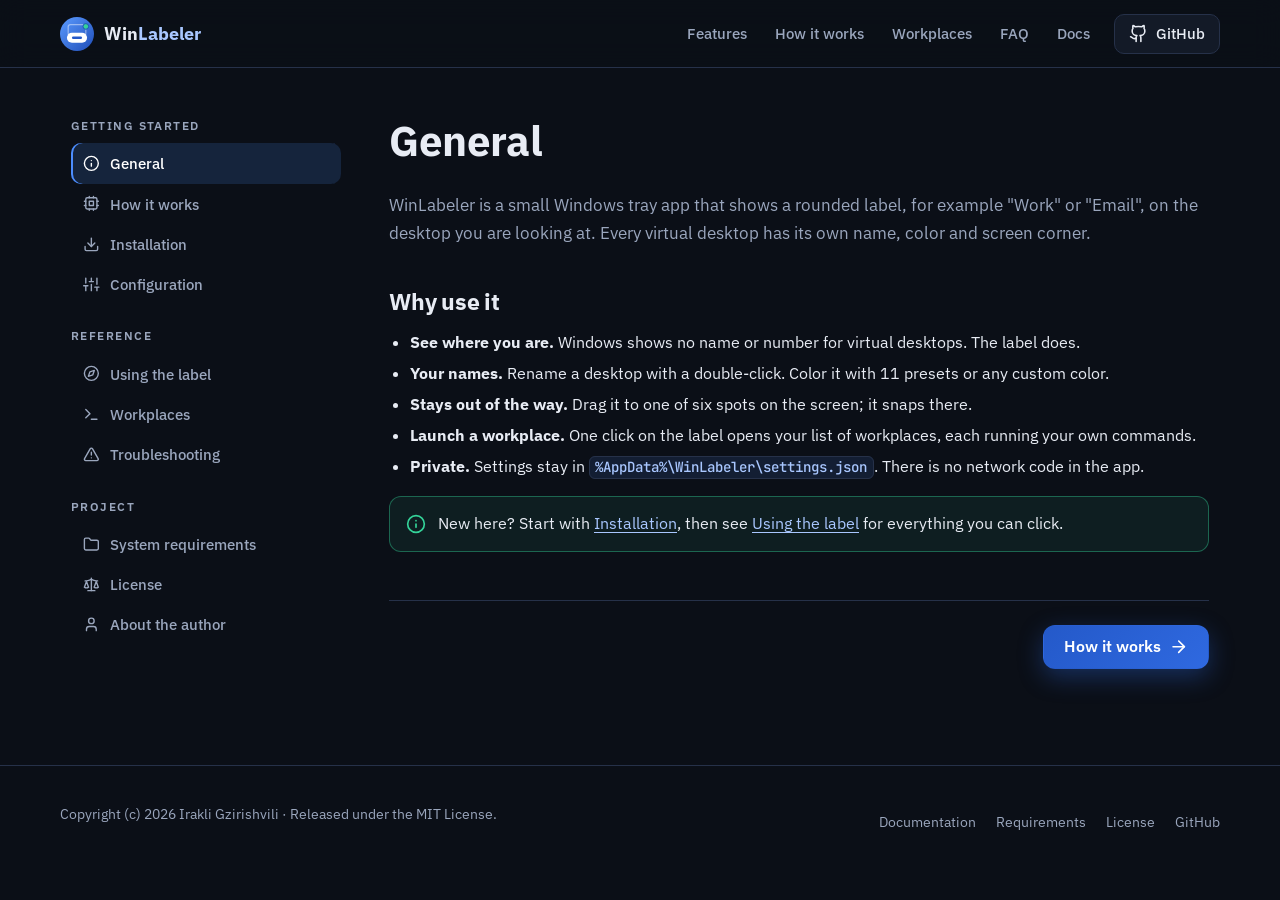
==== docs/docs/index.html @ 04da2496 "+ Landing Webpage" ====
<!doctype html>
<html lang="en">
<head>
<meta charset="utf-8">
<meta name="viewport" content="width=device-width, initial-scale=1">
<title>WinLabeler Docs: Install, Use and Configure | WinLabeler</title>
<meta name="description" content="Documentation for WinLabeler: install the Windows tray app, rename and color your virtual desktop labels, set up workplaces and edit the settings.json file.">
<meta name="keywords" content="WinLabeler documentation, Windows virtual desktop label, settings.json, workplace launcher, Start with Windows, always on top, build from source, .NET 10, WPF, MIT license">
<meta name="author" content="Irakli Gzirishvili">
<meta name="robots" content="index, follow, max-image-preview:large">
<meta name="theme-color" content="#0b0f17">
<link rel="canonical" href="https://ig-ongit.github.io/WinLabeler/docs/">
<meta property="og:type" content="article">
<meta property="og:site_name" content="WinLabeler">
<meta property="og:title" content="WinLabeler Docs: Install, Use and Configure | WinLabeler">
<meta property="og:description" content="Install WinLabeler, label your Windows virtual desktops, set up workplaces and edit the settings file.">
<meta property="og:url" content="https://ig-ongit.github.io/WinLabeler/docs/">
<meta property="og:image" content="https://ig-ongit.github.io/WinLabeler/assets/github.png">
<meta property="og:image:width" content="1280">
<meta property="og:image:height" content="640">
<meta property="og:image:alt" content="WinLabeler logo and the slogan: Always know which desktop you're on">
<meta name="twitter:card" content="summary_large_image">
<meta name="twitter:title" content="WinLabeler Docs: Install, Use and Configure | WinLabeler">
<meta name="twitter:description" content="Install WinLabeler, label your Windows virtual desktops, set up workplaces and edit the settings file.">
<meta name="twitter:image" content="https://ig-ongit.github.io/WinLabeler/assets/github.png">
<link rel="icon" type="image/svg+xml" href="../assets/favicon.svg">
<link rel="preconnect" href="https://fonts.googleapis.com">
<link rel="preconnect" href="https://fonts.gstatic.com" crossorigin>
<link rel="stylesheet" href="https://fonts.googleapis.com/css2?family=IBM+Plex+Sans:wght@400;500;600;700&family=JetBrains+Mono:wght@400;500;700&display=swap">
<link rel="stylesheet" href="../assets/style.css">
<script type="application/ld+json">
{
  "@context": "https://schema.org",
  "@type": "TechArticle",
  "headline": "WinLabeler documentation: install, use and configure",
  "description": "How to install WinLabeler, label Windows virtual desktops, set up workplaces and edit the settings file.",
  "url": "https://ig-ongit.github.io/WinLabeler/docs/",
  "image": "https://ig-ongit.github.io/WinLabeler/assets/github.png",
  "inLanguage": "en",
  "author": {
    "@type": "Person",
    "name": "Irakli Gzirishvili",
    "jobTitle": "Full-Stack Software Engineer",
    "url": "https://github.com/IG-onGit",
    "sameAs": [
      "https://github.com/IG-onGit",
      "https://www.linkedin.com/in/ig-link",
      "https://x.com/IG_onX",
      "https://www.linkedin.com/newsletters/creatron-7275978973124132864"
    ]
  }
}
</script>
</head>
<body class="docs-page">
<svg xmlns="http://www.w3.org/2000/svg" style="display:none" aria-hidden="true" focusable="false">
<symbol id="i-tag" viewBox="0 0 24 24"><path d="M12.6 2.6a2 2 0 0 0-1.4-.6H4a2 2 0 0 0-2 2v7.2a2 2 0 0 0 .6 1.4l8.7 8.7a2.4 2.4 0 0 0 3.4 0l6.6-6.6a2.4 2.4 0 0 0 0-3.4z"/><circle cx="7.5" cy="7.5" r="1"/></symbol>
<symbol id="i-layers" viewBox="0 0 24 24"><path d="m12 2 10 5-10 5L2 7z"/><path d="m2 17 10 5 10-5"/><path d="m2 12 10 5 10-5"/></symbol>
<symbol id="i-palette" viewBox="0 0 24 24"><circle cx="13.5" cy="6.5" r=".5"/><circle cx="17.5" cy="10.5" r=".5"/><circle cx="8.5" cy="7.5" r=".5"/><circle cx="6.5" cy="12.5" r=".5"/><path d="M12 2C6.5 2 2 6.5 2 12s4.5 10 10 10c.9 0 1.6-.7 1.6-1.6 0-.4-.2-.8-.4-1.1-.3-.3-.5-.7-.5-1.1 0-.9.7-1.6 1.6-1.6H16c3.3 0 6-2.7 6-6 0-4.9-4.5-9-10-9z"/></symbol>
<symbol id="i-move" viewBox="0 0 24 24"><path d="m5 9-3 3 3 3M9 5l3-3 3 3M15 19l-3 3-3-3M19 9l3 3-3 3M2 12h20M12 2v20"/></symbol>
<symbol id="i-pencil" viewBox="0 0 24 24"><path d="M17 3a2.85 2.85 0 1 1 4 4L7.5 20.5 2 22l1.5-5.5z"/></symbol>
<symbol id="i-terminal" viewBox="0 0 24 24"><polyline points="4 17 10 11 4 5"/><line x1="12" y1="19" x2="20" y2="19"/></symbol>
<symbol id="i-lock" viewBox="0 0 24 24"><rect x="3" y="11" width="18" height="11" rx="2"/><path d="M7 11V7a5 5 0 0 1 10 0v4"/></symbol>
<symbol id="i-power" viewBox="0 0 24 24"><path d="M18.36 6.64a9 9 0 1 1-12.73 0"/><line x1="12" y1="2" x2="12" y2="12"/></symbol>
<symbol id="i-shield" viewBox="0 0 24 24"><path d="M20 13c0 5-3.5 7.5-7.66 8.95a1 1 0 0 1-.67-.01C7.5 20.5 4 18 4 13V6a1 1 0 0 1 1-1c2 0 4.5-1.2 6.24-2.72a1.17 1.17 0 0 1 1.52 0C14.51 3.81 17 5 19 5a1 1 0 0 1 1 1z"/></symbol>
<symbol id="i-github" viewBox="0 0 24 24"><path d="M15 22v-4a4.8 4.8 0 0 0-1-3.5c3 0 6-2 6-5.5.08-1.25-.27-2.48-1-3.5.28-1.15.28-2.35 0-3.5 0 0-1 0-3 1.5-2.64-.5-5.36-.5-8 0C6 2 5 2 5 2c-.3 1.15-.3 2.35 0 3.5A5.403 5.403 0 0 0 4 9c0 3.5 3 5.5 6 5.5-.39.49-.68 1.05-.85 1.65-.17.6-.22 1.23-.15 1.85v4"/><path d="M9 18c-4.51 2-5-2-7-2"/></symbol>
<symbol id="i-download" viewBox="0 0 24 24"><path d="M21 15v4a2 2 0 0 1-2 2H5a2 2 0 0 1-2-2v-4"/><polyline points="7 10 12 15 17 10"/><line x1="12" y1="15" x2="12" y2="3"/></symbol>
<symbol id="i-book" viewBox="0 0 24 24"><path d="M4 19.5v-15A2.5 2.5 0 0 1 6.5 2H20v20H6.5a2.5 2.5 0 0 1 0-5H20"/></symbol>
<symbol id="i-copy" viewBox="0 0 24 24"><rect x="9" y="9" width="13" height="13" rx="2"/><path d="M5 15H4a2 2 0 0 1-2-2V4a2 2 0 0 1 2-2h9a2 2 0 0 1 2 2v1"/></symbol>
<symbol id="i-check" viewBox="0 0 24 24"><polyline points="20 6 9 17 4 12"/></symbol>
<symbol id="i-menu" viewBox="0 0 24 24"><line x1="4" y1="7" x2="20" y2="7"/><line x1="4" y1="12" x2="20" y2="12"/><line x1="4" y1="17" x2="20" y2="17"/></symbol>
<symbol id="i-x" viewBox="0 0 24 24"><line x1="6" y1="6" x2="18" y2="18"/><line x1="18" y1="6" x2="6" y2="18"/></symbol>
<symbol id="i-chevron" viewBox="0 0 24 24"><polyline points="6 9 12 15 18 9"/></symbol>
<symbol id="i-arrow" viewBox="0 0 24 24"><line x1="5" y1="12" x2="19" y2="12"/><polyline points="12 5 19 12 12 19"/></symbol>
<symbol id="i-arrow-left" viewBox="0 0 24 24"><line x1="19" y1="12" x2="5" y2="12"/><polyline points="12 19 5 12 12 5"/></symbol>
<symbol id="i-scale" viewBox="0 0 24 24"><path d="m16 16 3-8 3 8c-.87.65-1.92 1-3 1s-2.13-.35-3-1Z"/><path d="m2 16 3-8 3 8c-.87.65-1.92 1-3 1s-2.13-.35-3-1Z"/><path d="M7 21h10"/><path d="M12 3v18"/><path d="M3 7h2c2 0 5-1 7-2 2 1 5 2 7 2h2"/></symbol>
<symbol id="i-user" viewBox="0 0 24 24"><path d="M19 21v-2a4 4 0 0 0-4-4H9a4 4 0 0 0-4 4v2"/><circle cx="12" cy="7" r="4"/></symbol>
<symbol id="i-cpu" viewBox="0 0 24 24"><rect x="4" y="4" width="16" height="16" rx="2"/><rect x="9" y="9" width="6" height="6"/><path d="M9 2v2M15 2v2M9 20v2M15 20v2M2 9h2M2 15h2M20 9h2M20 15h2"/></symbol>
<symbol id="i-folder" viewBox="0 0 24 24"><path d="M20 20a2 2 0 0 0 2-2V8a2 2 0 0 0-2-2h-7.9a2 2 0 0 1-1.69-.9L9.6 3.9A2 2 0 0 0 7.93 3H4a2 2 0 0 0-2 2v13a2 2 0 0 0 2 2Z"/></symbol>
<symbol id="i-compass" viewBox="0 0 24 24"><circle cx="12" cy="12" r="10"/><polygon points="16.24 7.76 14.12 14.12 7.76 16.24 9.88 9.88 16.24 7.76"/></symbol>
<symbol id="i-sliders" viewBox="0 0 24 24"><path d="M4 21v-7M4 10V3M12 21v-9M12 8V3M20 21v-5M20 12V3M1 14h6M9 8h6M17 16h6"/></symbol>
<symbol id="i-alert" viewBox="0 0 24 24"><path d="m21.73 18-8-14a2 2 0 0 0-3.48 0l-8 14A2 2 0 0 0 4 21h16a2 2 0 0 0 1.73-3"/><path d="M12 9v4M12 17h.01"/></symbol>
<symbol id="i-info" viewBox="0 0 24 24"><circle cx="12" cy="12" r="10"/><path d="M12 16v-4M12 8h.01"/></symbol>
<symbol id="i-home" viewBox="0 0 24 24"><path d="m3 9 9-7 9 7v11a2 2 0 0 1-2 2H5a2 2 0 0 1-2-2z"/><polyline points="9 22 9 12 15 12 15 22"/></symbol>
<symbol id="i-twitter-x" viewBox="0 0 24 24"><path d="M4 4l11.7 16H20L8.3 4z"/><path d="M4 20l6.8-6.8M13.2 10.8L20 4"/></symbol>
<symbol id="i-linkedin" viewBox="0 0 24 24"><path d="M16 8a6 6 0 0 1 6 6v7h-4v-7a2 2 0 0 0-2-2 2 2 0 0 0-2 2v7h-4v-7a6 6 0 0 1 6-6z"/><rect x="2" y="9" width="4" height="12"/><circle cx="4" cy="4" r="2"/></symbol>
</svg>
<a class="skip" href="#main">Skip to content</a>

<header class="site-header">
  <div class="container">
    <a class="brand" href="../" aria-label="WinLabeler home"><img src="../assets/logo.svg" alt="" width="34" height="34"><span>Win<span>Labeler</span></span></a>
    <button class="burger" type="button" aria-controls="docs-nav" aria-expanded="false" aria-label="Open sections menu"><svg class="icon" aria-hidden="true"><use href="#i-menu"/></svg></button>
    <nav class="nav" aria-label="Main">
      <a href="../#features">Features</a>
      <a href="../#how">How it works</a>
      <a href="../#workplaces">Workplaces</a>
      <a href="../#faq">FAQ</a>
      <a href="./">Docs</a>
      <a class="btn btn-ghost btn-sm" href="https://github.com/IG-onGit/WinLabeler" rel="noopener"><svg class="icon" aria-hidden="true"><use href="#i-github"/></svg>GitHub</a>
    </nav>
  </div>
</header>

<div class="container docs-layout">
  <aside class="docs-nav" id="docs-nav" aria-label="Documentation sections">
    <div class="grp">Getting started</div>
    <a href="#general" data-section="general"><svg class="icon" aria-hidden="true"><use href="#i-info"/></svg>General</a>
    <a href="#how-it-works" data-section="how-it-works"><svg class="icon" aria-hidden="true"><use href="#i-cpu"/></svg>How it works</a>
    <a href="#installation" data-section="installation"><svg class="icon" aria-hidden="true"><use href="#i-download"/></svg>Installation</a>
    <a href="#configuration" data-section="configuration"><svg class="icon" aria-hidden="true"><use href="#i-sliders"/></svg>Configuration</a>
    <div class="grp">Reference</div>
    <a href="#usage" data-section="usage"><svg class="icon" aria-hidden="true"><use href="#i-compass"/></svg>Using the label</a>
    <a href="#workplaces" data-section="workplaces"><svg class="icon" aria-hidden="true"><use href="#i-terminal"/></svg>Workplaces</a>
    <a href="#troubleshooting" data-section="troubleshooting"><svg class="icon" aria-hidden="true"><use href="#i-alert"/></svg>Troubleshooting</a>
    <div class="grp">Project</div>
    <a href="#requirements" data-section="requirements"><svg class="icon" aria-hidden="true"><use href="#i-folder"/></svg>System requirements</a>
    <a href="#license" data-section="license"><svg class="icon" aria-hidden="true"><use href="#i-scale"/></svg>License</a>
    <a href="#author" data-section="author"><svg class="icon" aria-hidden="true"><use href="#i-user"/></svg>About the author</a>
    <div class="mobile-only">
      <div class="grp">More</div>
      <a href="../"><svg class="icon" aria-hidden="true"><use href="#i-home"/></svg>Back to home</a>
      <a href="https://github.com/IG-onGit/WinLabeler" rel="noopener"><svg class="icon" aria-hidden="true"><use href="#i-github"/></svg>GitHub</a>
    </div>
  </aside>

  <main class="doc-content" id="main">

    <article class="doc-section" id="general">
      <h1>General</h1>
      <p>WinLabeler is a small Windows tray app that shows a rounded label, for example "Work" or "Email", on the desktop you are looking at. Every virtual desktop has its own name, color and screen corner.</p>
      <h2>Why use it</h2>
      <ul>
        <li><strong>See where you are.</strong> Windows shows no name or number for virtual desktops. The label does.</li>
        <li><strong>Your names.</strong> Rename a desktop with a double-click. Color it with 11 presets or any custom color.</li>
        <li><strong>Stays out of the way.</strong> Drag it to one of six spots on the screen; it snaps there.</li>
        <li><strong>Launch a workplace.</strong> One click on the label opens your list of workplaces, each running your own commands.</li>
        <li><strong>Private.</strong> Settings stay in <code class="inline">%AppData%\WinLabeler\settings.json</code>. There is no network code in the app.</li>
      </ul>
      <div class="callout"><svg class="icon" aria-hidden="true"><use href="#i-info"/></svg><div><p>New here? Start with <a href="#installation" data-goto="installation">Installation</a>, then see <a href="#usage" data-goto="usage">Using the label</a> for everything you can click.</p></div></div>
      <nav class="pager" aria-label="Section navigation"><a class="btn btn-primary next" href="#how-it-works" data-goto="how-it-works">How it works<svg class="icon" aria-hidden="true"><use href="#i-arrow"/></svg></a></nav>
    </article>

    <article class="doc-section" id="how-it-works">
      <h1>How it works</h1>
      <p>WinLabeler runs one label window and moves it to whichever virtual desktop is active, filling it with that desktop's saved settings.</p>
      <ol>
        <li>A timer fires every 250 ms and reads the list of desktop IDs and the current desktop from the Windows registry.</li>
        <li>Because the registry value can be stale right after you sign in, the app also asks Windows which desktop other visible windows are on and prefers that answer.</li>
        <li>The desktop's ID (a GUID) is the key into your settings. Its name, color and corner are applied to the label.</li>
        <li>The label window is then pinned to the desktop you are viewing, so it follows you from desktop to desktop.</li>
      </ol>
<pre><code data-lang="text" data-title="data flow">Windows registry (desktop IDs, current desktop)
        |  every 250 ms
        v
WinLabeler picks the active desktop
        |-- reads Label, Color, Corner from settings.json
        v
the single label window is moved onto that desktop</code></pre>
      <div class="callout warn"><svg class="icon" aria-hidden="true"><use href="#i-alert"/></svg><div><p>The app finds the current desktop by reading undocumented registry values. Microsoft may change them between Windows versions. If labels don't switch correctly on your version, see <a href="#troubleshooting" data-goto="troubleshooting">Troubleshooting</a>.</p></div></div>
      <nav class="pager" aria-label="Section navigation"><a class="btn btn-ghost prev" href="#general" data-goto="general"><svg class="icon" aria-hidden="true"><use href="#i-arrow-left"/></svg>General</a><a class="btn btn-primary next" href="#installation" data-goto="installation">Installation<svg class="icon" aria-hidden="true"><use href="#i-arrow"/></svg></a></nav>
    </article>

    <article class="doc-section" id="installation">
      <h1>Installation</h1>
      <p>There are two ways to get WinLabeler: use the ready-made exe, or build it yourself.</p>
      <h2>From the exe</h2>
      <ol>
        <li>Install the <a href="https://dotnet.microsoft.com/download/dotnet/10.0" rel="noopener">.NET 10 Desktop Runtime</a> (x64) if you don't have it.</li>
        <li>Download <a href="https://github.com/IG-onGit/WinLabeler/raw/main/WinLabeler.exe" rel="noopener">WinLabeler.exe</a> (also in the repository root and on the <a href="https://github.com/IG-onGit/WinLabeler/releases" rel="noopener">Releases</a> page).</li>
        <li>Put it in a permanent folder such as <code class="inline">C:\Tools\WinLabeler</code> and run it.</li>
      </ol>
      <div class="callout warn"><svg class="icon" aria-hidden="true"><use href="#i-alert"/></svg><div><p>The exe is not code-signed, so SmartScreen may warn you. Click <strong>More info</strong>, then <strong>Run anyway</strong>.</p></div></div>
      <h2>From source</h2>
<pre><code data-lang="bash" data-title="PowerShell or cmd">winget install Microsoft.DotNet.SDK.10
git clone https://github.com/IG-onGit/WinLabeler.git
cd WinLabeler
build.bat</code></pre>
      <p>The exe is created at <code class="inline">publish\WinLabeler.exe</code>. <code class="inline">build.bat</code> runs this command:</p>
<pre><code data-lang="bash" data-title="build.bat">dotnet publish -c Release -r win-x64 --self-contained false -p:PublishSingleFile=true -o publish</code></pre>
      <p>For a build that runs without the .NET runtime installed, change <code class="inline">--self-contained false</code> to <code class="inline">--self-contained true</code> in <code class="inline">build.bat</code>. The file will be much larger.</p>
      <h2>Uninstall</h2>
      <ol>
        <li>Right-click the label and untick <strong>Start with Windows</strong>.</li>
        <li>Right-click the label and choose <strong>Exit</strong>.</li>
        <li>Delete the exe. Optionally delete <code class="inline">%AppData%\WinLabeler</code> to remove your settings.</li>
      </ol>
      <nav class="pager" aria-label="Section navigation"><a class="btn btn-ghost prev" href="#how-it-works" data-goto="how-it-works"><svg class="icon" aria-hidden="true"><use href="#i-arrow-left"/></svg>How it works</a><a class="btn btn-primary next" href="#configuration" data-goto="configuration">Configuration<svg class="icon" aria-hidden="true"><use href="#i-arrow"/></svg></a></nav>
    </article>

    <article class="doc-section" id="configuration">
      <h1>Configuration</h1>
      <p>Everything is saved automatically to <code class="inline">%AppData%\WinLabeler\settings.json</code>. You can also edit the file by hand while WinLabeler is not running.</p>
<pre><code data-lang="json" data-title="settings.json">{
  "AlwaysOnTop": true,
  "RememberLabels": true,
  "Desktops": {
    "&lt;desktop-guid&gt;": {
      "Label": "Work",
      "Color": "#2D6CDF",
      "Corner": "BottomCenter"
    }
  },
  "Workplaces": [
    { "Label": "Work", "Command": "code C:\\Work\\my-app", "Color": "#2D6CDF" }
  ]
}</code></pre>
      <h2>Settings</h2>
      <div class="table-wrap"><table>
        <thead><tr><th>Setting</th><th>Default</th><th>What it does</th></tr></thead>
        <tbody>
          <tr><td><code class="inline">AlwaysOnTop</code></td><td><code class="inline">true</code></td><td>Keeps the label above other windows. Menu: <strong>Always on top</strong>.</td></tr>
          <tr><td><code class="inline">RememberLabels</code></td><td><code class="inline">true</code></td><td>When off, desktops start as plain numbers at bottom center and per-desktop settings are not written to disk. Workplaces are still saved. Menu: <strong>Remember labels</strong>.</td></tr>
          <tr><td><code class="inline">Desktops.&lt;guid&gt;.Label</code></td><td>empty</td><td>The name shown. Empty means the desktop number.</td></tr>
          <tr><td><code class="inline">Desktops.&lt;guid&gt;.Color</code></td><td><code class="inline">#3C3C3C</code></td><td>Label background color, as a hex value.</td></tr>
          <tr><td><code class="inline">Desktops.&lt;guid&gt;.Corner</code></td><td><code class="inline">BottomCenter</code></td><td>One of <code class="inline">BottomLeft</code>, <code class="inline">BottomCenter</code>, <code class="inline">BottomRight</code>, <code class="inline">TopLeft</code>, <code class="inline">TopCenter</code>, <code class="inline">TopRight</code>.</td></tr>
          <tr><td><code class="inline">Workplaces</code></td><td>empty list</td><td>Your workplace options. See <a href="#workplaces" data-goto="workplaces">Workplaces</a>.</td></tr>
        </tbody>
      </table></div>
      <h2>Preset colors</h2>
      <div class="table-wrap"><table>
        <thead><tr><th>Name</th><th>Hex</th><th>Name</th><th>Hex</th></tr></thead>
        <tbody>
          <tr><td>Dark gray</td><td><code class="inline">#3C3C3C</code></td><td>Blue</td><td><code class="inline">#2D6CDF</code></td></tr>
          <tr><td>Green</td><td><code class="inline">#2E9E5B</code></td><td>Red</td><td><code class="inline">#D64545</code></td></tr>
          <tr><td>Orange</td><td><code class="inline">#E8892B</code></td><td>Yellow</td><td><code class="inline">#F2C94C</code></td></tr>
          <tr><td>Purple</td><td><code class="inline">#8A5CF5</code></td><td>Teal</td><td><code class="inline">#1FA2A6</code></td></tr>
          <tr><td>Pink</td><td><code class="inline">#D6579B</code></td><td>Slate</td><td><code class="inline">#475569</code></td></tr>
          <tr><td>Black</td><td><code class="inline">#1F1F1F</code></td><td colspan="2">Custom... opens a color picker</td></tr>
        </tbody>
      </table></div>
      <h2>Start with Windows</h2>
      <p>This option adds a <code class="inline">WinLabeler</code> value under the registry key below, pointing at the exe's current path. Don't move the exe afterwards, or toggle the option off and on again after moving it.</p>
<pre><code data-lang="text" data-title="registry">HKCU\Software\Microsoft\Windows\CurrentVersion\Run</code></pre>
      <nav class="pager" aria-label="Section navigation"><a class="btn btn-ghost prev" href="#installation" data-goto="installation"><svg class="icon" aria-hidden="true"><use href="#i-arrow-left"/></svg>Installation</a><a class="btn btn-primary next" href="#usage" data-goto="usage">Using the label<svg class="icon" aria-hidden="true"><use href="#i-arrow"/></svg></a></nav>
    </article>

    <article class="doc-section" id="usage">
      <h1>Using the label</h1>
      <p>The label is the whole interface. Everything else lives in its right-click menu.</p>
      <div class="table-wrap"><table>
        <thead><tr><th>Action</th><th>How</th></tr></thead>
        <tbody>
          <tr><td>Open the workplace list</td><td>Click the label once</td></tr>
          <tr><td>Rename the label</td><td>Double-click it, type the name, press <kbd>Enter</kbd> (<kbd>Esc</kbd> cancels). Or right-click, then <strong>Rename</strong></td></tr>
          <tr><td>Move the label</td><td>Drag it. It snaps to the nearest of six spots: top or bottom, left, center or right</td></tr>
          <tr><td>Change the color</td><td>Right-click, then <strong>Color</strong> (11 presets or <strong>Custom...</strong>)</td></tr>
          <tr><td>Keep above windows</td><td>Right-click, then <strong>Always on top</strong></td></tr>
          <tr><td>Keep labels between runs</td><td>Right-click, then <strong>Remember labels</strong></td></tr>
          <tr><td>Start with Windows</td><td>Right-click, then <strong>Start with Windows</strong></td></tr>
          <tr><td>Quit</td><td>Right-click the label or the tray icon, then <strong>Exit</strong></td></tr>
        </tbody>
      </table></div>
      <p>The tray icon menu has <strong>Always on top</strong>, <strong>Start with Windows</strong> and <strong>Exit</strong>.</p>
      <p>Only one instance runs at a time. Starting WinLabeler a second time does nothing.</p>
      <nav class="pager" aria-label="Section navigation"><a class="btn btn-ghost prev" href="#configuration" data-goto="configuration"><svg class="icon" aria-hidden="true"><use href="#i-arrow-left"/></svg>Configuration</a><a class="btn btn-primary next" href="#workplaces" data-goto="workplaces">Workplaces<svg class="icon" aria-hidden="true"><use href="#i-arrow"/></svg></a></nav>
    </article>

    <article class="doc-section" id="workplaces">
      <h1>Workplaces</h1>
      <p>A workplace is a label, a color and a list of commands. Pick one from the list and WinLabeler runs the commands and labels the current desktop with that workplace's name and color.</p>
      <h2>Use a workplace</h2>
      <p>Click the label once. A list opens in the middle of the screen with <strong>Manage</strong> on top, then one row per workplace in its own color. Click a row to run it. Press <kbd>Esc</kbd> or click elsewhere to dismiss the list.</p>
      <h2>Manage workplaces</h2>
      <p>Choose <strong>Manage</strong> to open the Workplace window. The left side lists your options. On the right you set the <strong>Label</strong>, the <strong>Label color</strong> and the <strong>Command line code</strong>, then save or delete the option.</p>
      <h2>Writing commands</h2>
      <p>Write one command per line. WinLabeler saves them to a temporary batch file, runs it through <code class="inline">cmd.exe</code> with no console window, then deletes the file. Plain command lines get a <code class="inline">call</code> prefix automatically, so tools that are <code class="inline">.cmd</code> files (such as <code class="inline">code</code>) don't stop the rest of the script. Lines starting with <code class="inline">:</code>, <code class="inline">@</code>, <code class="inline">rem</code>, <code class="inline">if</code>, <code class="inline">for</code>, <code class="inline">goto</code> or a parenthesis are left as written.</p>
<pre><code data-lang="bat" data-title="Command line code">code C:\Work\my-app
start https://github.com</code></pre>
      <p>An option with empty commands does nothing when clicked. If starting the commands fails, a warning with the error message is shown.</p>
      <nav class="pager" aria-label="Section navigation"><a class="btn btn-ghost prev" href="#usage" data-goto="usage"><svg class="icon" aria-hidden="true"><use href="#i-arrow-left"/></svg>Using the label</a><a class="btn btn-primary next" href="#troubleshooting" data-goto="troubleshooting">Troubleshooting<svg class="icon" aria-hidden="true"><use href="#i-arrow"/></svg></a></nav>
    </article>

    <article class="doc-section" id="troubleshooting">
      <h1>Troubleshooting</h1>
      <p>Common problems and what to try.</p>
      <h2>I don't see the label</h2>
      <p>Look at the corner above the taskbar and at the tray icon. With <strong>Always on top</strong> off, windows can cover the label.</p>
      <h2>Labels don't switch when I change desktop</h2>
      <p>WinLabeler relies on undocumented registry values that can differ between Windows versions. For the first minute after it starts, it writes a short diagnostic log to <code class="inline">%AppData%\WinLabeler\startup.log</code>, which shows how many desktops it found and which one it thinks is current.</p>
      <h2>A label shows just its number after renaming</h2>
      <p>You saved an empty name. An empty name means "use the default", which is the desktop number.</p>
      <h2><code class="inline">build.bat</code> says ".NET SDK was not found"</h2>
      <p>Install the SDK, then reopen your terminal.</p>
      <h2>Build error about the target framework</h2>
      <p>Your SDK is older than the project expects. Change <code class="inline">net10.0-windows</code> in <code class="inline">WinLabeler.csproj</code> to match it, for example <code class="inline">net8.0-windows</code>.</p>
      <h2>Start with Windows stopped working</h2>
      <p>The registry entry points at the exe's old path. Toggle <strong>Start with Windows</strong> off and on again.</p>
      <nav class="pager" aria-label="Section navigation"><a class="btn btn-ghost prev" href="#workplaces" data-goto="workplaces"><svg class="icon" aria-hidden="true"><use href="#i-arrow-left"/></svg>Workplaces</a><a class="btn btn-primary next" href="#requirements" data-goto="requirements">System requirements<svg class="icon" aria-hidden="true"><use href="#i-arrow"/></svg></a></nav>
    </article>

    <article class="doc-section" id="requirements">
      <h1>System requirements</h1>
      <p>WinLabeler is a single exe with no server or account.</p>
      <h2>To run it</h2>
      <div class="table-wrap"><table>
        <thead><tr><th>Item</th><th>Requirement</th></tr></thead>
        <tbody>
          <tr><td>Operating system</td><td>Windows 10 or 11, 64-bit (developed and tested on Windows 10 LTSC 1809)</td></tr>
          <tr><td>Runtime</td><td><a href="https://dotnet.microsoft.com/download/dotnet/10.0" rel="noopener">.NET 10 Desktop Runtime</a> (x64), unless you build a self-contained exe</td></tr>
          <tr><td>Network</td><td>None. No server is involved</td></tr>
        </tbody>
      </table></div>
      <h2>To build from source</h2>
      <ul>
        <li><a href="https://dotnet.microsoft.com/download/dotnet/10.0" rel="noopener">.NET 10 SDK</a> (the project targets <code class="inline">net10.0-windows</code> with WPF and Windows Forms)</li>
        <li>A <code class="inline">win-x64</code> target, as set in <code class="inline">build.bat</code></li>
      </ul>
      <nav class="pager" aria-label="Section navigation"><a class="btn btn-ghost prev" href="#troubleshooting" data-goto="troubleshooting"><svg class="icon" aria-hidden="true"><use href="#i-arrow-left"/></svg>Troubleshooting</a><a class="btn btn-primary next" href="#license" data-goto="license">License<svg class="icon" aria-hidden="true"><use href="#i-arrow"/></svg></a></nav>
    </article>

    <article class="doc-section" id="license">
      <h1>License</h1>
      <p>WinLabeler is released under the MIT License. In plain English: you can use it, copy it, change it and share it, for personal or commercial work, as long as you keep the copyright notice. It comes with no warranty.</p>
      <div class="license-box" role="region" aria-label="Full MIT license text" tabindex="0">MIT License

Copyright (c) 2026 Irakli Gzirishvili

Permission is hereby granted, free of charge, to any person obtaining a copy
of this software and associated documentation files (the &quot;Software&quot;), to deal
in the Software without restriction, including without limitation the rights
to use, copy, modify, merge, publish, distribute, sublicense, and/or sell
copies of the Software, and to permit persons to whom the Software is
furnished to do so, subject to the following conditions:

The above copyright notice and this permission notice shall be included in all
copies or substantial portions of the Software.

THE SOFTWARE IS PROVIDED &quot;AS IS&quot;, WITHOUT WARRANTY OF ANY KIND, EXPRESS OR
IMPLIED, INCLUDING BUT NOT LIMITED TO THE WARRANTIES OF MERCHANTABILITY,
FITNESS FOR A PARTICULAR PURPOSE AND NONINFRINGEMENT. IN NO EVENT SHALL THE
AUTHORS OR COPYRIGHT HOLDERS BE LIABLE FOR ANY CLAIM, DAMAGES OR OTHER
LIABILITY, WHETHER IN AN ACTION OF CONTRACT, TORT OR OTHERWISE, ARISING FROM,
OUT OF OR IN CONNECTION WITH THE SOFTWARE OR THE USE OR OTHER DEALINGS IN THE
SOFTWARE.</div>
      <p><a href="https://github.com/IG-onGit/WinLabeler/blob/main/LICENSE" rel="noopener">View LICENSE on GitHub</a></p>
      <nav class="pager" aria-label="Section navigation"><a class="btn btn-ghost prev" href="#requirements" data-goto="requirements"><svg class="icon" aria-hidden="true"><use href="#i-arrow-left"/></svg>System requirements</a><a class="btn btn-primary next" href="#author" data-goto="author">About the author<svg class="icon" aria-hidden="true"><use href="#i-arrow"/></svg></a></nav>
    </article>

    <article class="doc-section" id="author">
      <h1>About the author</h1>
      <div class="author-card">
        <img class="avatar" src="../assets/Irakli%20Gzirishvili.png" alt="Irakli Gzirishvili" width="96" height="96" loading="lazy">
        <div>
          <h2>Irakli Gzirishvili</h2>
          <p>Full-Stack Software Engineer, MIT OSS provider, AI Integration manager, cloud engineer and DevOps engineer from Georgia</p>
        </div>
      </div>
      <div class="link-row">
        <a class="btn btn-ghost btn-sm" href="https://github.com/IG-onGit" rel="me noopener"><svg class="icon" aria-hidden="true"><use href="#i-github"/></svg>github.com/IG-onGit</a>
        <a class="btn btn-ghost btn-sm" href="https://www.linkedin.com/in/ig-link" rel="me noopener"><svg class="icon" aria-hidden="true"><use href="#i-linkedin"/></svg>LinkedIn</a>
        <a class="btn btn-ghost btn-sm" href="https://x.com/IG_onX" rel="me noopener"><svg class="icon" aria-hidden="true"><use href="#i-twitter-x"/></svg>X</a>
        <a class="btn btn-ghost btn-sm" href="https://www.linkedin.com/newsletters/creatron-7275978973124132864" rel="me noopener"><svg class="icon" aria-hidden="true"><use href="#i-book"/></svg>CreaTron newsletter</a>
      </div>
      <nav class="pager" aria-label="Section navigation"><a class="btn btn-ghost prev" href="#license" data-goto="license"><svg class="icon" aria-hidden="true"><use href="#i-arrow-left"/></svg>License</a></nav>
    </article>

  </main>
</div>

<footer class="site-footer">
  <div class="container">
    <p>Copyright (c) 2026 Irakli Gzirishvili · Released under the MIT License.</p>
    <nav aria-label="Footer">
      <a href="./">Documentation</a>
      <a href="#requirements" data-goto="requirements">Requirements</a>
      <a href="#license" data-goto="license">License</a>
      <a href="https://github.com/IG-onGit/WinLabeler" rel="noopener">GitHub</a>
    </nav>
  </div>
</footer>
<script src="../assets/main.js" defer></script>
</body>
</html>
---- docs/assets/style.css ----
/* WinLabeler site - design tokens first, components after */
:root {
  --bg: #0b0f17;
  --bg-2: #0f1522;
  --surface: #131a27;
  --surface-2: #1a2334;
  --border: #263149;
  --text: #e8ecf4;
  --muted: #9aa6bd;
  --primary: #4c8dff;
  --primary-strong: #2459c9;
  --primary-soft: #a9c7ff;
  --accent: #34d399;
  --warn: #f59e0b;
  --code-bg: #090d14;
  --tok-comment: #8a94b2;
  --tok-string: #7ee0a8;
  --tok-number: #ffb067;
  --tok-keyword: #b79cff;
  --tok-func: #7db4ff;
  --tok-prop: #5fd6d0;
  --tok-flag: #f5c26b;
  --tok-punct: #9aa6bd;
  --tok-type: #ff9ec2;
  --radius: 16px;
  --header-h: 68px;
  --font: "IBM Plex Sans", system-ui, -apple-system, "Segoe UI", Roboto, Arial, sans-serif;
  --mono: "JetBrains Mono", ui-monospace, "Cascadia Code", Consolas, "Courier New", monospace;
  color-scheme: dark;
}

*, *::before, *::after { box-sizing: border-box; }
html { scroll-behavior: smooth; scroll-padding-top: calc(var(--header-h) + 12px); -webkit-text-size-adjust: 100%; }
body {
  margin: 0; background: var(--bg); color: var(--text);
  font-family: var(--font); font-size: 16px; line-height: 1.6;
  overflow-x: hidden;
}
img, svg { max-width: 100%; }
a { color: var(--primary-soft); text-underline-offset: 3px; }
a:hover { color: #fff; }
h1, h2, h3 { line-height: 1.2; margin: 0 0 .6em; letter-spacing: -.01em; }
h1 { font-size: clamp(2.1rem, 5vw + .6rem, 3.6rem); font-weight: 700; }
h2 { font-size: clamp(1.6rem, 2.4vw + 1rem, 2.4rem); font-weight: 700; }
h3 { font-size: 1.15rem; font-weight: 600; }
p { margin: 0 0 1em; }
ul, ol { margin: 0 0 1em; padding-left: 1.3em; }
li { margin-bottom: .35em; }

.container { width: min(1160px, 100% - 32px); margin-inline: auto; }
.icon { width: 1.25em; height: 1.25em; fill: none; stroke: currentColor; stroke-width: 2; stroke-linecap: round; stroke-linejoin: round; flex: none; }
.sr-only { position: absolute; width: 1px; height: 1px; overflow: hidden; clip: rect(0 0 0 0); white-space: nowrap; }

:focus-visible { outline: 2px solid var(--accent); outline-offset: 3px; border-radius: 6px; }
.skip { position: absolute; left: 16px; top: -60px; z-index: 100; background: var(--accent); color: #04130d; padding: 10px 16px; border-radius: 10px; font-weight: 600; text-decoration: none; }
.skip:focus { top: 12px; }

/* ---------- buttons / badges ---------- */
.btn {
  display: inline-flex; align-items: center; justify-content: center; gap: 8px;
  min-height: 44px; padding: 0 20px; border-radius: 12px; border: 1px solid transparent;
  font: 600 .97rem/1 var(--font); text-decoration: none; cursor: pointer; color: var(--text);
  transition: transform .15s, border-color .2s, box-shadow .2s, background .2s;
}
.btn:hover { transform: translateY(-1px); }
.btn-primary { background: linear-gradient(135deg, #2459c9, #2f69e0); color: #fff; box-shadow: 0 8px 24px rgba(47, 105, 224, .35); }
.btn-primary:hover { color: #fff; box-shadow: 0 10px 30px rgba(76, 141, 255, .5); }
.btn-ghost { background: var(--surface); border-color: var(--border); }
.btn-ghost:hover { border-color: var(--primary); color: #fff; }
.btn-sm { min-height: 40px; padding: 0 14px; font-size: .9rem; }

.badges { display: flex; flex-wrap: wrap; gap: 8px; margin-bottom: 22px; }
.badge {
  display: inline-flex; align-items: center; gap: 8px; padding: 5px 12px; border-radius: 999px;
  border: 1px solid var(--border); background: var(--surface); color: var(--muted); font-size: .8rem; font-weight: 500;
}
.badge.mit { border-color: #2e7d32; background: rgba(46, 125, 50, .18); color: #7ee0a8; }
.badge .dot { width: 8px; height: 8px; border-radius: 50%; background: var(--accent); box-shadow: 0 0 10px var(--accent); }

/* ---------- header ---------- */
.site-header {
  position: sticky; top: 0; z-index: 50; height: var(--header-h);
  background: rgba(11, 15, 23, .8); backdrop-filter: blur(14px); -webkit-backdrop-filter: blur(14px);
  border-bottom: 1px solid var(--border);
}
.site-header .container { height: 100%; display: flex; align-items: center; justify-content: space-between; gap: 16px; }
.brand { display: inline-flex; align-items: center; gap: 10px; color: var(--text); text-decoration: none; font-weight: 700; font-size: 1.15rem; }
.brand img { width: 34px; height: 34px; }
.brand span span { color: var(--primary-soft); }
.nav { display: flex; align-items: center; gap: 4px; }
.nav a { color: var(--muted); text-decoration: none; padding: 10px 12px; border-radius: 10px; font-weight: 500; font-size: .95rem; }
.nav a:hover { color: #fff; background: var(--surface); }
.nav a.btn { color: var(--text); margin-left: 8px; padding: 0 14px; }
.nav a.btn:hover { background: var(--surface); }
.burger { display: none; width: 44px; height: 44px; align-items: center; justify-content: center; background: var(--surface); border: 1px solid var(--border); border-radius: 12px; color: var(--text); cursor: pointer; position: relative; z-index: 2; }
.burger .icon { width: 22px; height: 22px; }
.mobile-only { display: none; }

/* ---------- sections ---------- */
section.block { padding: 96px 0; }
section.block.alt { background: var(--bg-2); border-block: 1px solid var(--border); }
.eyebrow { display: inline-block; color: var(--accent); font-size: .8rem; font-weight: 600; letter-spacing: .12em; text-transform: uppercase; margin-bottom: 12px; }
.section-intro { color: var(--muted); max-width: 60ch; font-size: 1.05rem; }
.section-head { margin-bottom: 44px; }

/* ---------- hero ---------- */
.hero { position: relative; padding: 72px 0 96px; overflow: hidden; }
.hero::before { content: ""; position: absolute; inset: -20% -10% auto auto; width: 720px; height: 720px; background: radial-gradient(circle, rgba(76, 141, 255, .22), transparent 65%); pointer-events: none; }
.hero .container { position: relative; display: grid; grid-template-columns: 1.05fr .95fr; gap: 48px; align-items: center; }
.grad { background: linear-gradient(120deg, var(--primary-soft), var(--primary) 55%, var(--accent)); -webkit-background-clip: text; background-clip: text; color: transparent; }
.lead { color: var(--muted); font-size: clamp(1.05rem, .6vw + 1rem, 1.25rem); max-width: 56ch; }
.author-pill { display: inline-flex; align-items: center; gap: 12px; padding: 8px 18px 8px 8px; border: 1px solid var(--border); background: var(--surface); border-radius: 999px; text-decoration: none; color: var(--text); margin: 6px 0 26px; transition: border-color .2s; }
.author-pill:hover { border-color: var(--primary); color: var(--text); }
.author-pill img, .avatar { width: 48px; height: 48px; border-radius: 50%; object-fit: cover; box-shadow: 0 0 0 2px var(--primary); }
.author-pill small { display: block; color: var(--muted); font-size: .72rem; line-height: 1.3; }
.author-pill strong { display: block; font-size: .95rem; line-height: 1.3; }
.author-pill em { display: block; font-style: normal; color: var(--muted); font-size: .78rem; line-height: 1.3; }
.cta-row { display: flex; flex-wrap: wrap; gap: 12px; margin-bottom: 22px; }
.trust { list-style: none; padding: 0; display: flex; flex-wrap: wrap; gap: 8px 22px; color: var(--muted); font-size: .92rem; margin: 0; }
.trust li { display: flex; align-items: center; gap: 8px; margin: 0; }
.trust .icon { color: var(--accent); }

/* hero mockup: a desktop screen with a label */
.screen { position: relative; border: 1px solid var(--border); border-radius: 18px; background: linear-gradient(160deg, #18233a, #0e1524); padding: 14px; box-shadow: 0 30px 80px rgba(0, 0, 0, .55), 0 0 0 1px rgba(255, 255, 255, .03) inset; }
.screen-bar { display: flex; gap: 6px; margin-bottom: 12px; }
.screen-bar i { width: 10px; height: 10px; border-radius: 50%; background: #3a4660; }
.screen-body { position: relative; height: 290px; border-radius: 12px; background: radial-gradient(120% 90% at 20% 0%, #25375c, #121b2f 70%); overflow: hidden; }
.win { position: absolute; border-radius: 10px; background: rgba(255, 255, 255, .07); border: 1px solid rgba(255, 255, 255, .09); }
.win::before { content: ""; display: block; height: 16px; background: rgba(255, 255, 255, .07); border-radius: 9px 9px 0 0; }
.win.w1 { left: 7%; top: 9%; width: 52%; height: 52%; }
.win.w2 { right: 6%; top: 24%; width: 36%; height: 44%; }
.taskbar { position: absolute; left: 0; right: 0; bottom: 0; height: 30px; background: rgba(8, 12, 20, .8); }
.chip { position: absolute; left: 50%; bottom: 40px; transform: translateX(-50%); padding: 7px 20px; border-radius: 999px; background: #2d6cdf; color: #fff; font-weight: 600; font-size: .95rem; box-shadow: 0 8px 22px rgba(45, 108, 223, .5); white-space: nowrap; }
.thumbs { display: grid; grid-template-columns: repeat(3, 1fr); gap: 10px; margin-top: 12px; }
.thumb { border: 1px solid var(--border); border-radius: 10px; background: #0e1524; padding: 8px 8px 10px; text-align: center; font-size: .72rem; color: var(--muted); }
.thumb b { display: block; height: 34px; border-radius: 6px; background: linear-gradient(160deg, #1d2b48, #121b2f); margin-bottom: 7px; }
.thumb span { display: inline-block; padding: 2px 12px; border-radius: 999px; color: #fff; font-weight: 600; }
.thumb.t1 span { background: #2d6cdf; } .thumb.t2 span { background: #2e9e5b; } .thumb.t3 span { background: #8a5cf5; }
.thumb.on { border-color: var(--primary); box-shadow: 0 0 0 1px var(--primary); }

.hero-art > * { animation: rise .7s cubic-bezier(.2, .7, .2, 1) both; }
.hero-art .screen { animation-delay: .1s; }
.hero-art .thumbs { animation-delay: .3s; }
.hero-art .chip { animation: pop .6s .5s cubic-bezier(.2, .9, .3, 1.3) both; }
@keyframes rise { from { opacity: 0; transform: translateY(24px); } to { opacity: 1; transform: none; } }
@keyframes pop { from { opacity: 0; transform: translateX(-50%) translateY(14px) scale(.9); } to { opacity: 1; transform: translateX(-50%); } }

/* ---------- cards ---------- */
.grid-3 { display: grid; grid-template-columns: repeat(3, 1fr); gap: 20px; }
.card { background: var(--surface); border: 1px solid var(--border); border-radius: var(--radius); padding: 26px; transition: border-color .2s, transform .2s, background .2s; }
.card:hover { border-color: rgba(76, 141, 255, .55); transform: translateY(-3px); background: var(--surface-2); }
.card p { color: var(--muted); margin: 0; }
.icon-tile { width: 46px; height: 46px; border-radius: 12px; display: grid; place-items: center; background: rgba(76, 141, 255, .15); color: var(--primary-soft); margin-bottom: 18px; }
.icon-tile .icon { width: 24px; height: 24px; }

.steps { list-style: none; padding: 0; margin: 0; display: grid; grid-template-columns: repeat(3, 1fr); gap: 20px; counter-reset: step; }
.steps li { counter-increment: step; margin: 0; }
.steps .card::before { content: counter(step); display: grid; place-items: center; width: 40px; height: 40px; border-radius: 50%; background: linear-gradient(135deg, #2459c9, #2f69e0); color: #fff; font-weight: 700; margin-bottom: 18px; }

.split { display: grid; grid-template-columns: 1fr 1fr; gap: 48px; align-items: center; }
.checks { list-style: none; padding: 0; margin: 0 0 24px; }
.checks li { display: flex; gap: 10px; align-items: flex-start; color: var(--muted); }
.checks .icon { color: var(--accent); margin-top: .2em; }
.stack > * + * { margin-top: 16px; }

/* ---------- FAQ ---------- */
.faq { max-width: 820px; }
.faq details { background: var(--surface); border: 1px solid var(--border); border-radius: 14px; margin-bottom: 12px; }
.faq summary { list-style: none; cursor: pointer; display: flex; justify-content: space-between; align-items: center; gap: 16px; padding: 18px 22px; min-height: 44px; font-weight: 600; }
.faq summary::-webkit-details-marker { display: none; }
.faq summary .icon { transition: transform .25s; color: var(--muted); }
.faq details[open] summary .icon { transform: rotate(180deg); }
.faq details[open] { border-color: rgba(76, 141, 255, .5); }
.faq details p { padding: 0 22px 20px; margin: 0; color: var(--muted); }

.cta-band { border: 1px solid var(--border); border-radius: 28px; padding: 64px 24px; text-align: center; background: radial-gradient(70% 120% at 50% 0%, rgba(76, 141, 255, .28), transparent 70%), var(--surface); }
.cta-band p { color: var(--muted); max-width: 52ch; margin: 0 auto 28px; }
.cta-band .cta-row { justify-content: center; margin: 0; }

/* ---------- footer ---------- */
.site-footer { border-top: 1px solid var(--border); padding: 36px 0; color: var(--muted); font-size: .9rem; }
.site-footer .container { display: flex; flex-wrap: wrap; justify-content: space-between; gap: 16px; }
.site-footer nav { display: flex; flex-wrap: wrap; gap: 6px 20px; }
.site-footer nav a { color: var(--muted); text-decoration: none; padding: 8px 0; }
.site-footer nav a:hover { color: #fff; }
.site-footer p { margin: 0; }

/* ---------- code ---------- */
.code { background: var(--code-bg); border: 1px solid var(--border); border-radius: 14px; overflow: hidden; margin: 0 0 18px; min-width: 0; }
.code-bar { display: flex; align-items: center; gap: 12px; padding: 8px 12px; background: #0e1420; border-bottom: 1px solid var(--border); }
.code-dots { display: flex; gap: 6px; }
.code-dots i { width: 10px; height: 10px; border-radius: 50%; background: #ff5f57; }
.code-dots i:nth-child(2) { background: #febc2e; } .code-dots i:nth-child(3) { background: #28c840; }
.code-title { flex: 1; font: 500 .78rem var(--mono); color: var(--muted); overflow: hidden; text-overflow: ellipsis; white-space: nowrap; }
.copy-btn { display: inline-flex; align-items: center; gap: 6px; min-height: 32px; padding: 0 10px; border-radius: 8px; border: 1px solid var(--border); background: var(--surface); color: var(--muted); font: 500 .78rem var(--font); cursor: pointer; }
.copy-btn:hover { color: #fff; border-color: var(--primary); }
.copy-btn.done { color: var(--accent); border-color: var(--accent); }
.code pre { margin: 0; padding: 16px 18px; overflow-x: auto; }
.code pre code { display: block; font: 400 .86rem/1.75 var(--mono); font-variant-ligatures: none; tab-size: 2; white-space: pre; color: var(--text); }
.tok-c { color: var(--tok-comment); font-style: italic; } .tok-s { color: var(--tok-string); } .tok-n { color: var(--tok-number); }
.tok-k { color: var(--tok-keyword); } .tok-f { color: var(--tok-func); } .tok-p { color: var(--tok-prop); }
.tok-o { color: var(--tok-flag); } .tok-t { color: var(--tok-type); } .tok-x { color: var(--tok-punct); }
code.inline, :not(pre) > code { font: 500 .88em var(--mono); font-variant-ligatures: none; background: rgba(76, 141, 255, .12); border: 1px solid var(--border); border-radius: 6px; padding: .1em .4em; color: var(--primary-soft); overflow-wrap: anywhere; }
kbd { font: 500 .85em var(--mono); background: var(--surface-2); border: 1px solid var(--border); border-bottom-width: 2px; border-radius: 6px; padding: .1em .45em; }

/* ---------- docs ---------- */
.docs-layout { display: grid; grid-template-columns: 270px minmax(0, 820px); gap: 48px; padding: 48px 0 96px; justify-content: center; }
.docs-nav { position: sticky; top: calc(var(--header-h) + 24px); align-self: start; max-height: calc(100vh - var(--header-h) - 48px); overflow-y: auto; }
.docs-nav .grp { font-size: .75rem; letter-spacing: .12em; text-transform: uppercase; color: var(--muted); margin: 22px 0 8px; font-weight: 600; }
.docs-nav .grp:first-child { margin-top: 0; }
.docs-nav a { display: flex; align-items: center; gap: 10px; min-height: 40px; padding: 8px 12px; border-radius: 10px; color: var(--muted); text-decoration: none; font-size: .95rem; font-weight: 500; }
.docs-nav a:hover { color: #fff; background: var(--surface); }
.docs-nav a[aria-current="true"] { color: #fff; background: rgba(76, 141, 255, .16); box-shadow: inset 2px 0 0 var(--primary); }
.docs-nav .icon { width: 1.1em; height: 1.1em; }
.doc-content { min-width: 0; }
.js .doc-section { display: none; }
.js .doc-section.active { display: block; animation: fade .3s ease both; }
@keyframes fade { from { opacity: 0; transform: translateY(6px); } to { opacity: 1; transform: none; } }
.doc-section:not(.active) { margin-bottom: 56px; }
.doc-section h1 { font-size: clamp(1.9rem, 3vw + 1rem, 2.6rem); }
.doc-section h2 { font-size: 1.45rem; margin-top: 1.8em; }
.doc-section > p:first-of-type { color: var(--muted); font-size: 1.08rem; }
.callout { display: flex; gap: 12px; padding: 14px 16px; border-radius: 12px; border: 1px solid rgba(52, 211, 153, .4); background: rgba(52, 211, 153, .08); margin: 0 0 20px; }
.callout .icon { color: var(--accent); margin-top: .2em; }
.callout > div > :last-child { margin-bottom: 0; }
.callout.warn { border-color: rgba(245, 158, 11, .45); background: rgba(245, 158, 11, .08); }
.callout.warn .icon { color: var(--warn); }
.table-wrap { overflow-x: auto; margin: 0 0 22px; border: 1px solid var(--border); border-radius: 12px; }
table { border-collapse: collapse; width: 100%; font-size: .93rem; }
th, td { text-align: left; padding: 11px 14px; border-bottom: 1px solid var(--border); vertical-align: top; }
th { background: var(--surface); color: var(--muted); font-size: .74rem; text-transform: uppercase; letter-spacing: .08em; font-weight: 600; white-space: nowrap; }
tr:last-child td { border-bottom: 0; }
.pager { display: flex; justify-content: space-between; gap: 12px; margin-top: 48px; padding-top: 24px; border-top: 1px solid var(--border); }
.pager .btn { flex: 0 1 auto; max-width: 48%; text-align: left; }
.pager .next { margin-left: auto; }
.license-box { max-height: 340px; overflow: auto; background: var(--code-bg); border: 1px solid var(--border); border-radius: 12px; padding: 16px 18px; font: 400 .82rem/1.7 var(--mono); white-space: pre-wrap; color: var(--muted); margin-bottom: 14px; }
.author-card { display: flex; gap: 22px; align-items: center; background: var(--surface); border: 1px solid var(--border); border-radius: var(--radius); padding: 24px; margin-bottom: 20px; }
.author-card .avatar { width: 96px; height: 96px; }
.author-card h2 { margin: 0 0 4px; font-size: 1.3rem; }
.author-card p { margin: 0; color: var(--muted); }
.link-row { display: flex; flex-wrap: wrap; gap: 10px; }

/* ---------- responsive ---------- */
@media (max-width: 1024px) {
  .hero .container, .split { grid-template-columns: 1fr; }
  .hero .container { gap: 40px; }
  .grid-3 { grid-template-columns: repeat(2, 1fr); }
  .docs-layout { grid-template-columns: 220px minmax(0, 1fr); gap: 32px; }
}
@media (max-width: 820px) {
  .site-header { background: var(--bg); backdrop-filter: none; -webkit-backdrop-filter: none; }
  .brand { position: relative; z-index: 2; }
  .burger { display: inline-flex; }
  .nav, .docs-nav {
    position: fixed; inset: 0; height: 100vh; height: 100dvh; max-height: none; z-index: 1;
    display: flex; flex-direction: column; align-items: center; justify-content: center; gap: 6px;
    padding: 90px 24px 40px; overflow-y: auto;
    background: radial-gradient(70% 50% at 50% 20%, rgba(76, 141, 255, .22), transparent 70%), var(--bg);
    opacity: 0; visibility: hidden; transform: scale(1.03);
    transition: opacity .25s, transform .25s, visibility .25s;
  }
  .nav a { font-size: 1.5rem; padding: 12px 20px; color: var(--text); }
  .nav a.btn { font-size: 1.1rem; margin: 10px 0 0; }
  html.menu-open { overflow: hidden; }
  html.menu-open .nav, html.menu-open .docs-nav { opacity: 1; visibility: visible; transform: none; }
  body.docs-page .nav { display: none; }
  .docs-layout { display: block; padding-top: 32px; }
  .docs-nav { justify-content: flex-start; align-items: stretch; padding-top: 96px; }
  .docs-nav a { font-size: 1.1rem; min-height: 44px; }
  .mobile-only { display: block; }
  .steps { grid-template-columns: 1fr; }
  section.block { padding: 72px 0; }
}
@media (max-width: 600px) {
  .grid-3 { grid-template-columns: 1fr; }
  .cta-row .btn { width: 100%; }
  .hero { padding: 48px 0 64px; }
  .screen-body { height: 230px; }
  .author-card { flex-direction: column; text-align: center; }
  .pager .btn { max-width: none; flex: 1; }
  .site-footer .container { flex-direction: column; }
}

@media (prefers-reduced-motion: reduce) {
  *, *::before, *::after { animation-duration: .001ms !important; animation-delay: 0s !important; transition-duration: .001ms !important; scroll-behavior: auto !important; }
}
h1, h2 { text-wrap: balance; }
td code.inline { white-space: nowrap; }
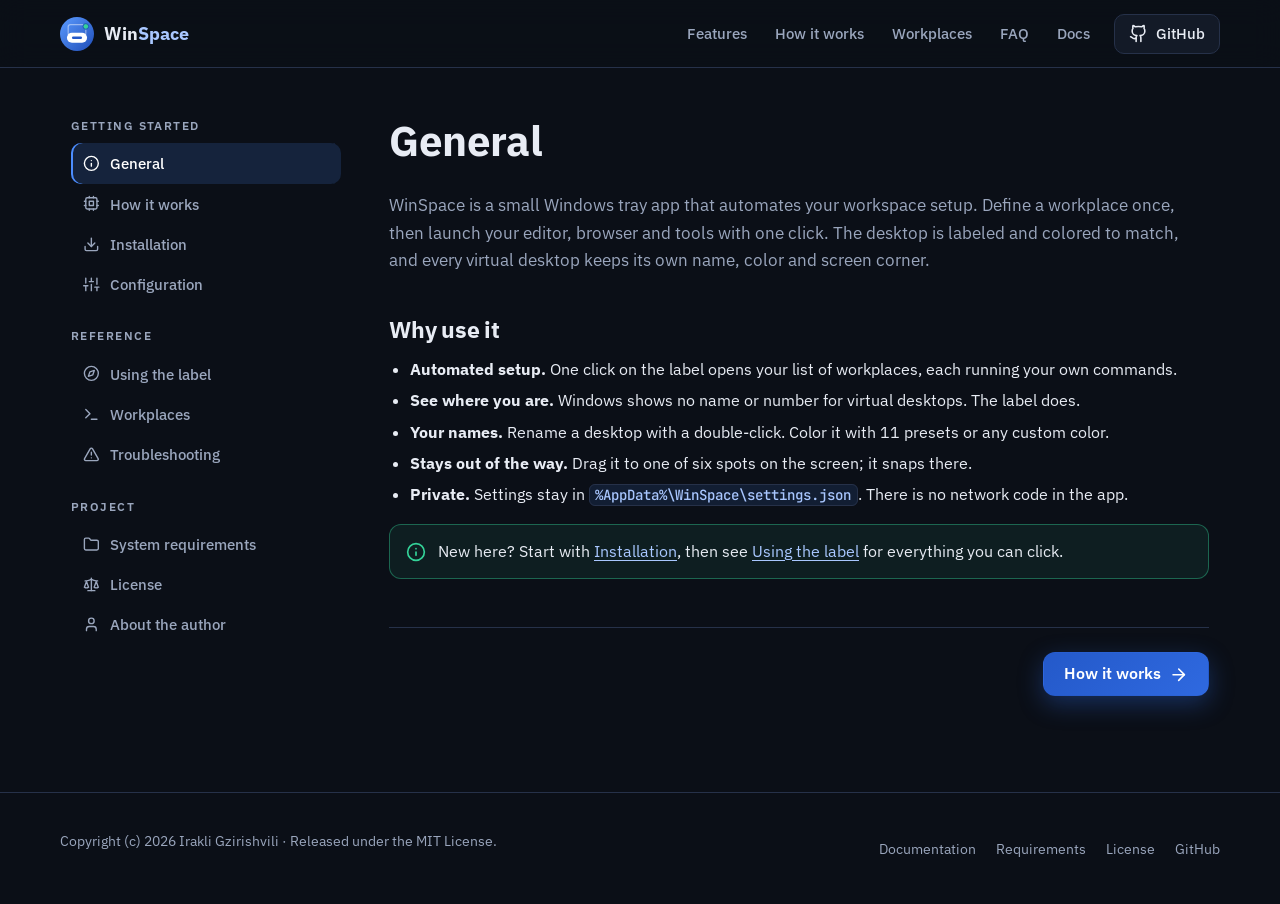
==== commit f4d47191: "Rebrand to WinSpace" ====
--- a/docs/docs/index.html
+++ b/docs/docs/index.html
@@ -3,26 +3,26 @@
 <head>
 <meta charset="utf-8">
 <meta name="viewport" content="width=device-width, initial-scale=1">
-<title>WinLabeler Docs: Install, Use and Configure | WinLabeler</title>
-<meta name="description" content="Documentation for WinLabeler: install the Windows tray app, rename and color your virtual desktop labels, set up workplaces and edit the settings.json file.">
-<meta name="keywords" content="WinLabeler documentation, Windows virtual desktop label, settings.json, workplace launcher, Start with Windows, always on top, build from source, .NET 10, WPF, MIT license">
+<title>WinSpace Docs: Install, Use and Configure | WinSpace</title>
+<meta name="description" content="Documentation for WinSpace: install the Windows tray app, set up automated workplaces that launch your tools in one click, label your virtual desktops and edit the settings.json file.">
+<meta name="keywords" content="WinSpace documentation, Windows virtual desktop label, settings.json, workplace launcher, automated workspace setup, Start with Windows, always on top, build from source, .NET 10, WPF, MIT license">
 <meta name="author" content="Irakli Gzirishvili">
 <meta name="robots" content="index, follow, max-image-preview:large">
 <meta name="theme-color" content="#0b0f17">
-<link rel="canonical" href="https://ig-ongit.github.io/WinLabeler/docs/">
+<link rel="canonical" href="https://ig-ongit.github.io/WinSpace/docs/">
 <meta property="og:type" content="article">
-<meta property="og:site_name" content="WinLabeler">
-<meta property="og:title" content="WinLabeler Docs: Install, Use and Configure | WinLabeler">
-<meta property="og:description" content="Install WinLabeler, label your Windows virtual desktops, set up workplaces and edit the settings file.">
-<meta property="og:url" content="https://ig-ongit.github.io/WinLabeler/docs/">
-<meta property="og:image" content="https://ig-ongit.github.io/WinLabeler/assets/github.png">
+<meta property="og:site_name" content="WinSpace">
+<meta property="og:title" content="WinSpace Docs: Install, Use and Configure | WinSpace">
+<meta property="og:description" content="Install WinSpace, set up automated workplaces that launch your tools in one click, label your virtual desktops and edit the settings file.">
+<meta property="og:url" content="https://ig-ongit.github.io/WinSpace/docs/">
+<meta property="og:image" content="https://ig-ongit.github.io/WinSpace/assets/github.png">
 <meta property="og:image:width" content="1280">
 <meta property="og:image:height" content="640">
-<meta property="og:image:alt" content="WinLabeler logo and the slogan: Always know which desktop you're on">
+<meta property="og:image:alt" content="WinSpace logo and the slogan: Your workspace, set up in one click">
 <meta name="twitter:card" content="summary_large_image">
-<meta name="twitter:title" content="WinLabeler Docs: Install, Use and Configure | WinLabeler">
-<meta name="twitter:description" content="Install WinLabeler, label your Windows virtual desktops, set up workplaces and edit the settings file.">
-<meta name="twitter:image" content="https://ig-ongit.github.io/WinLabeler/assets/github.png">
+<meta name="twitter:title" content="WinSpace Docs: Install, Use and Configure | WinSpace">
+<meta name="twitter:description" content="Install WinSpace, set up automated workplaces that launch your tools in one click, label your virtual desktops and edit the settings file.">
+<meta name="twitter:image" content="https://ig-ongit.github.io/WinSpace/assets/github.png">
 <link rel="icon" type="image/svg+xml" href="../assets/favicon.svg">
 <link rel="preconnect" href="https://fonts.googleapis.com">
 <link rel="preconnect" href="https://fonts.gstatic.com" crossorigin>
@@ -32,10 +32,10 @@
 {
   "@context": "https://schema.org",
   "@type": "TechArticle",
-  "headline": "WinLabeler documentation: install, use and configure",
-  "description": "How to install WinLabeler, label Windows virtual desktops, set up workplaces and edit the settings file.",
-  "url": "https://ig-ongit.github.io/WinLabeler/docs/",
-  "image": "https://ig-ongit.github.io/WinLabeler/assets/github.png",
+  "headline": "WinSpace documentation: install, use and configure",
+  "description": "How to install WinSpace, label Windows virtual desktops, set up workplaces and edit the settings file.",
+  "url": "https://ig-ongit.github.io/WinSpace/docs/",
+  "image": "https://ig-ongit.github.io/WinSpace/assets/github.png",
   "inLanguage": "en",
   "author": {
     "@type": "Person",
@@ -89,7 +89,7 @@
 
 <header class="site-header">
   <div class="container">
-    <a class="brand" href="../" aria-label="WinLabeler home"><img src="../assets/logo.svg" alt="" width="34" height="34"><span>Win<span>Labeler</span></span></a>
+    <a class="brand" href="../" aria-label="WinSpace home"><img src="../assets/logo.svg" alt="" width="34" height="34"><span>Win<span>Space</span></span></a>
     <button class="burger" type="button" aria-controls="docs-nav" aria-expanded="false" aria-label="Open sections menu"><svg class="icon" aria-hidden="true"><use href="#i-menu"/></svg></button>
     <nav class="nav" aria-label="Main">
       <a href="../#features">Features</a>
@@ -97,7 +97,7 @@
       <a href="../#workplaces">Workplaces</a>
       <a href="../#faq">FAQ</a>
       <a href="./">Docs</a>
-      <a class="btn btn-ghost btn-sm" href="https://github.com/IG-onGit/WinLabeler" rel="noopener"><svg class="icon" aria-hidden="true"><use href="#i-github"/></svg>GitHub</a>
+      <a class="btn btn-ghost btn-sm" href="https://github.com/IG-onGit/WinSpace" rel="noopener"><svg class="icon" aria-hidden="true"><use href="#i-github"/></svg>GitHub</a>
     </nav>
   </div>
 </header>
@@ -120,7 +120,7 @@
     <div class="mobile-only">
       <div class="grp">More</div>
       <a href="../"><svg class="icon" aria-hidden="true"><use href="#i-home"/></svg>Back to home</a>
-      <a href="https://github.com/IG-onGit/WinLabeler" rel="noopener"><svg class="icon" aria-hidden="true"><use href="#i-github"/></svg>GitHub</a>
+      <a href="https://github.com/IG-onGit/WinSpace" rel="noopener"><svg class="icon" aria-hidden="true"><use href="#i-github"/></svg>GitHub</a>
     </div>
   </aside>
 
@@ -128,14 +128,14 @@
 
     <article class="doc-section" id="general">
       <h1>General</h1>
-      <p>WinLabeler is a small Windows tray app that shows a rounded label, for example "Work" or "Email", on the desktop you are looking at. Every virtual desktop has its own name, color and screen corner.</p>
+      <p>WinSpace is a small Windows tray app that automates your workspace setup. Define a workplace once, then launch your editor, browser and tools with one click. The desktop is labeled and colored to match, and every virtual desktop keeps its own name, color and screen corner.</p>
       <h2>Why use it</h2>
       <ul>
+        <li><strong>Automated setup.</strong> One click on the label opens your list of workplaces, each running your own commands.</li>
         <li><strong>See where you are.</strong> Windows shows no name or number for virtual desktops. The label does.</li>
         <li><strong>Your names.</strong> Rename a desktop with a double-click. Color it with 11 presets or any custom color.</li>
         <li><strong>Stays out of the way.</strong> Drag it to one of six spots on the screen; it snaps there.</li>
-        <li><strong>Launch a workplace.</strong> One click on the label opens your list of workplaces, each running your own commands.</li>
-        <li><strong>Private.</strong> Settings stay in <code class="inline">%AppData%\WinLabeler\settings.json</code>. There is no network code in the app.</li>
+        <li><strong>Private.</strong> Settings stay in <code class="inline">%AppData%\WinSpace\settings.json</code>. There is no network code in the app.</li>
       </ul>
       <div class="callout"><svg class="icon" aria-hidden="true"><use href="#i-info"/></svg><div><p>New here? Start with <a href="#installation" data-goto="installation">Installation</a>, then see <a href="#usage" data-goto="usage">Using the label</a> for everything you can click.</p></div></div>
       <nav class="pager" aria-label="Section navigation"><a class="btn btn-primary next" href="#how-it-works" data-goto="how-it-works">How it works<svg class="icon" aria-hidden="true"><use href="#i-arrow"/></svg></a></nav>
@@ -143,7 +143,7 @@
 
     <article class="doc-section" id="how-it-works">
       <h1>How it works</h1>
-      <p>WinLabeler runs one label window and moves it to whichever virtual desktop is active, filling it with that desktop's saved settings.</p>
+      <p>WinSpace runs one label window and moves it to whichever virtual desktop is active, filling it with that desktop's saved settings.</p>
       <ol>
         <li>A timer fires every 250 ms and reads the list of desktop IDs and the current desktop from the Windows registry.</li>
         <li>Because the registry value can be stale right after you sign in, the app also asks Windows which desktop other visible windows are on and prefers that answer.</li>
@@ -153,7 +153,7 @@
 <pre><code data-lang="text" data-title="data flow">Windows registry (desktop IDs, current desktop)
         |  every 250 ms
         v
-WinLabeler picks the active desktop
+WinSpace picks the active desktop
         |-- reads Label, Color, Corner from settings.json
         v
 the single label window is moved onto that desktop</code></pre>
@@ -163,34 +163,34 @@
 
     <article class="doc-section" id="installation">
       <h1>Installation</h1>
-      <p>There are two ways to get WinLabeler: use the ready-made exe, or build it yourself.</p>
+      <p>There are two ways to get WinSpace: use the ready-made exe, or build it yourself.</p>
       <h2>From the exe</h2>
       <ol>
         <li>Install the <a href="https://dotnet.microsoft.com/download/dotnet/10.0" rel="noopener">.NET 10 Desktop Runtime</a> (x64) if you don't have it.</li>
-        <li>Download <a href="https://github.com/IG-onGit/WinLabeler/raw/main/WinLabeler.exe" rel="noopener">WinLabeler.exe</a> (also in the repository root and on the <a href="https://github.com/IG-onGit/WinLabeler/releases" rel="noopener">Releases</a> page).</li>
-        <li>Put it in a permanent folder such as <code class="inline">C:\Tools\WinLabeler</code> and run it.</li>
+        <li>Download <a href="https://github.com/IG-onGit/WinSpace/raw/main/WinSpace.exe" rel="noopener">WinSpace.exe</a> (also in the repository root and on the <a href="https://github.com/IG-onGit/WinSpace/releases" rel="noopener">Releases</a> page).</li>
+        <li>Put it in a permanent folder such as <code class="inline">C:\Tools\WinSpace</code> and run it.</li>
       </ol>
       <div class="callout warn"><svg class="icon" aria-hidden="true"><use href="#i-alert"/></svg><div><p>The exe is not code-signed, so SmartScreen may warn you. Click <strong>More info</strong>, then <strong>Run anyway</strong>.</p></div></div>
       <h2>From source</h2>
 <pre><code data-lang="bash" data-title="PowerShell or cmd">winget install Microsoft.DotNet.SDK.10
-git clone https://github.com/IG-onGit/WinLabeler.git
-cd WinLabeler
+git clone https://github.com/IG-onGit/WinSpace.git
+cd WinSpace
 build.bat</code></pre>
-      <p>The exe is created at <code class="inline">publish\WinLabeler.exe</code>. <code class="inline">build.bat</code> runs this command:</p>
+      <p>The exe is created at <code class="inline">publish\WinSpace.exe</code>. <code class="inline">build.bat</code> runs this command:</p>
 <pre><code data-lang="bash" data-title="build.bat">dotnet publish -c Release -r win-x64 --self-contained false -p:PublishSingleFile=true -o publish</code></pre>
       <p>For a build that runs without the .NET runtime installed, change <code class="inline">--self-contained false</code> to <code class="inline">--self-contained true</code> in <code class="inline">build.bat</code>. The file will be much larger.</p>
       <h2>Uninstall</h2>
       <ol>
         <li>Right-click the label and untick <strong>Start with Windows</strong>.</li>
         <li>Right-click the label and choose <strong>Exit</strong>.</li>
-        <li>Delete the exe. Optionally delete <code class="inline">%AppData%\WinLabeler</code> to remove your settings.</li>
+        <li>Delete the exe. Optionally delete <code class="inline">%AppData%\WinSpace</code> to remove your settings.</li>
       </ol>
       <nav class="pager" aria-label="Section navigation"><a class="btn btn-ghost prev" href="#how-it-works" data-goto="how-it-works"><svg class="icon" aria-hidden="true"><use href="#i-arrow-left"/></svg>How it works</a><a class="btn btn-primary next" href="#configuration" data-goto="configuration">Configuration<svg class="icon" aria-hidden="true"><use href="#i-arrow"/></svg></a></nav>
     </article>
 
     <article class="doc-section" id="configuration">
       <h1>Configuration</h1>
-      <p>Everything is saved automatically to <code class="inline">%AppData%\WinLabeler\settings.json</code>. You can also edit the file by hand while WinLabeler is not running.</p>
+      <p>Everything is saved automatically to <code class="inline">%AppData%\WinSpace\settings.json</code>. You can also edit the file by hand while WinSpace is not running.</p>
 <pre><code data-lang="json" data-title="settings.json">{
   "AlwaysOnTop": true,
   "RememberLabels": true,
@@ -230,7 +230,7 @@
         </tbody>
       </table></div>
       <h2>Start with Windows</h2>
-      <p>This option adds a <code class="inline">WinLabeler</code> value under the registry key below, pointing at the exe's current path. Don't move the exe afterwards, or toggle the option off and on again after moving it.</p>
+      <p>This option adds a <code class="inline">WinSpace</code> value under the registry key below, pointing at the exe's current path. Don't move the exe afterwards, or toggle the option off and on again after moving it.</p>
 <pre><code data-lang="text" data-title="registry">HKCU\Software\Microsoft\Windows\CurrentVersion\Run</code></pre>
       <nav class="pager" aria-label="Section navigation"><a class="btn btn-ghost prev" href="#installation" data-goto="installation"><svg class="icon" aria-hidden="true"><use href="#i-arrow-left"/></svg>Installation</a><a class="btn btn-primary next" href="#usage" data-goto="usage">Using the label<svg class="icon" aria-hidden="true"><use href="#i-arrow"/></svg></a></nav>
     </article>
@@ -252,19 +252,19 @@
         </tbody>
       </table></div>
       <p>The tray icon menu has <strong>Always on top</strong>, <strong>Start with Windows</strong> and <strong>Exit</strong>.</p>
-      <p>Only one instance runs at a time. Starting WinLabeler a second time does nothing.</p>
+      <p>Only one instance runs at a time. Starting WinSpace a second time does nothing.</p>
       <nav class="pager" aria-label="Section navigation"><a class="btn btn-ghost prev" href="#configuration" data-goto="configuration"><svg class="icon" aria-hidden="true"><use href="#i-arrow-left"/></svg>Configuration</a><a class="btn btn-primary next" href="#workplaces" data-goto="workplaces">Workplaces<svg class="icon" aria-hidden="true"><use href="#i-arrow"/></svg></a></nav>
     </article>
 
     <article class="doc-section" id="workplaces">
       <h1>Workplaces</h1>
-      <p>A workplace is a label, a color and a list of commands. Pick one from the list and WinLabeler runs the commands and labels the current desktop with that workplace's name and color.</p>
+      <p>A workplace is a label, a color and a list of commands. Pick one from the list and WinSpace runs the commands and labels the current desktop with that workplace's name and color.</p>
       <h2>Use a workplace</h2>
       <p>Click the label once. A list opens in the middle of the screen with <strong>Manage</strong> on top, then one row per workplace in its own color. Click a row to run it. Press <kbd>Esc</kbd> or click elsewhere to dismiss the list.</p>
       <h2>Manage workplaces</h2>
       <p>Choose <strong>Manage</strong> to open the Workplace window. The left side lists your options. On the right you set the <strong>Label</strong>, the <strong>Label color</strong> and the <strong>Command line code</strong>, then save or delete the option.</p>
       <h2>Writing commands</h2>
-      <p>Write one command per line. WinLabeler saves them to a temporary batch file, runs it through <code class="inline">cmd.exe</code> with no console window, then deletes the file. Plain command lines get a <code class="inline">call</code> prefix automatically, so tools that are <code class="inline">.cmd</code> files (such as <code class="inline">code</code>) don't stop the rest of the script. Lines starting with <code class="inline">:</code>, <code class="inline">@</code>, <code class="inline">rem</code>, <code class="inline">if</code>, <code class="inline">for</code>, <code class="inline">goto</code> or a parenthesis are left as written.</p>
+      <p>Write one command per line. WinSpace saves them to a temporary batch file, runs it through <code class="inline">cmd.exe</code> with no console window, then deletes the file. Plain command lines get a <code class="inline">call</code> prefix automatically, so tools that are <code class="inline">.cmd</code> files (such as <code class="inline">code</code>) don't stop the rest of the script. Lines starting with <code class="inline">:</code>, <code class="inline">@</code>, <code class="inline">rem</code>, <code class="inline">if</code>, <code class="inline">for</code>, <code class="inline">goto</code> or a parenthesis are left as written.</p>
 <pre><code data-lang="bat" data-title="Command line code">code C:\Work\my-app
 start https://github.com</code></pre>
       <p>An option with empty commands does nothing when clicked. If starting the commands fails, a warning with the error message is shown.</p>
@@ -277,13 +277,13 @@
       <h2>I don't see the label</h2>
       <p>Look at the corner above the taskbar and at the tray icon. With <strong>Always on top</strong> off, windows can cover the label.</p>
       <h2>Labels don't switch when I change desktop</h2>
-      <p>WinLabeler relies on undocumented registry values that can differ between Windows versions. For the first minute after it starts, it writes a short diagnostic log to <code class="inline">%AppData%\WinLabeler\startup.log</code>, which shows how many desktops it found and which one it thinks is current.</p>
+      <p>WinSpace relies on undocumented registry values that can differ between Windows versions. For the first minute after it starts, it writes a short diagnostic log to <code class="inline">%AppData%\WinSpace\startup.log</code>, which shows how many desktops it found and which one it thinks is current.</p>
       <h2>A label shows just its number after renaming</h2>
       <p>You saved an empty name. An empty name means "use the default", which is the desktop number.</p>
       <h2><code class="inline">build.bat</code> says ".NET SDK was not found"</h2>
       <p>Install the SDK, then reopen your terminal.</p>
       <h2>Build error about the target framework</h2>
-      <p>Your SDK is older than the project expects. Change <code class="inline">net10.0-windows</code> in <code class="inline">WinLabeler.csproj</code> to match it, for example <code class="inline">net8.0-windows</code>.</p>
+      <p>Your SDK is older than the project expects. Change <code class="inline">net10.0-windows</code> in <code class="inline">WinSpace.csproj</code> to match it, for example <code class="inline">net8.0-windows</code>.</p>
       <h2>Start with Windows stopped working</h2>
       <p>The registry entry points at the exe's old path. Toggle <strong>Start with Windows</strong> off and on again.</p>
       <nav class="pager" aria-label="Section navigation"><a class="btn btn-ghost prev" href="#workplaces" data-goto="workplaces"><svg class="icon" aria-hidden="true"><use href="#i-arrow-left"/></svg>Workplaces</a><a class="btn btn-primary next" href="#requirements" data-goto="requirements">System requirements<svg class="icon" aria-hidden="true"><use href="#i-arrow"/></svg></a></nav>
@@ -291,7 +291,7 @@
 
     <article class="doc-section" id="requirements">
       <h1>System requirements</h1>
-      <p>WinLabeler is a single exe with no server or account.</p>
+      <p>WinSpace is a single exe with no server or account.</p>
       <h2>To run it</h2>
       <div class="table-wrap"><table>
         <thead><tr><th>Item</th><th>Requirement</th></tr></thead>
@@ -311,7 +311,7 @@
 
     <article class="doc-section" id="license">
       <h1>License</h1>
-      <p>WinLabeler is released under the MIT License. In plain English: you can use it, copy it, change it and share it, for personal or commercial work, as long as you keep the copyright notice. It comes with no warranty.</p>
+      <p>WinSpace is released under the MIT License. In plain English: you can use it, copy it, change it and share it, for personal or commercial work, as long as you keep the copyright notice. It comes with no warranty.</p>
       <div class="license-box" role="region" aria-label="Full MIT license text" tabindex="0">MIT License
 
 Copyright (c) 2026 Irakli Gzirishvili
@@ -333,7 +333,7 @@
 LIABILITY, WHETHER IN AN ACTION OF CONTRACT, TORT OR OTHERWISE, ARISING FROM,
 OUT OF OR IN CONNECTION WITH THE SOFTWARE OR THE USE OR OTHER DEALINGS IN THE
 SOFTWARE.</div>
-      <p><a href="https://github.com/IG-onGit/WinLabeler/blob/main/LICENSE" rel="noopener">View LICENSE on GitHub</a></p>
+      <p><a href="https://github.com/IG-onGit/WinSpace/blob/main/LICENSE" rel="noopener">View LICENSE on GitHub</a></p>
       <nav class="pager" aria-label="Section navigation"><a class="btn btn-ghost prev" href="#requirements" data-goto="requirements"><svg class="icon" aria-hidden="true"><use href="#i-arrow-left"/></svg>System requirements</a><a class="btn btn-primary next" href="#author" data-goto="author">About the author<svg class="icon" aria-hidden="true"><use href="#i-arrow"/></svg></a></nav>
     </article>
 
@@ -365,7 +365,7 @@
       <a href="./">Documentation</a>
       <a href="#requirements" data-goto="requirements">Requirements</a>
       <a href="#license" data-goto="license">License</a>
-      <a href="https://github.com/IG-onGit/WinLabeler" rel="noopener">GitHub</a>
+      <a href="https://github.com/IG-onGit/WinSpace" rel="noopener">GitHub</a>
     </nav>
   </div>
 </footer>
--- a/docs/assets/style.css
+++ b/docs/assets/style.css
@@ -1,4 +1,4 @@
-/* WinLabeler site - design tokens first, components after */
+/* WinSpace site - design tokens first, components after */
 :root {
   --bg: #0b0f17;
   --bg-2: #0f1522;
